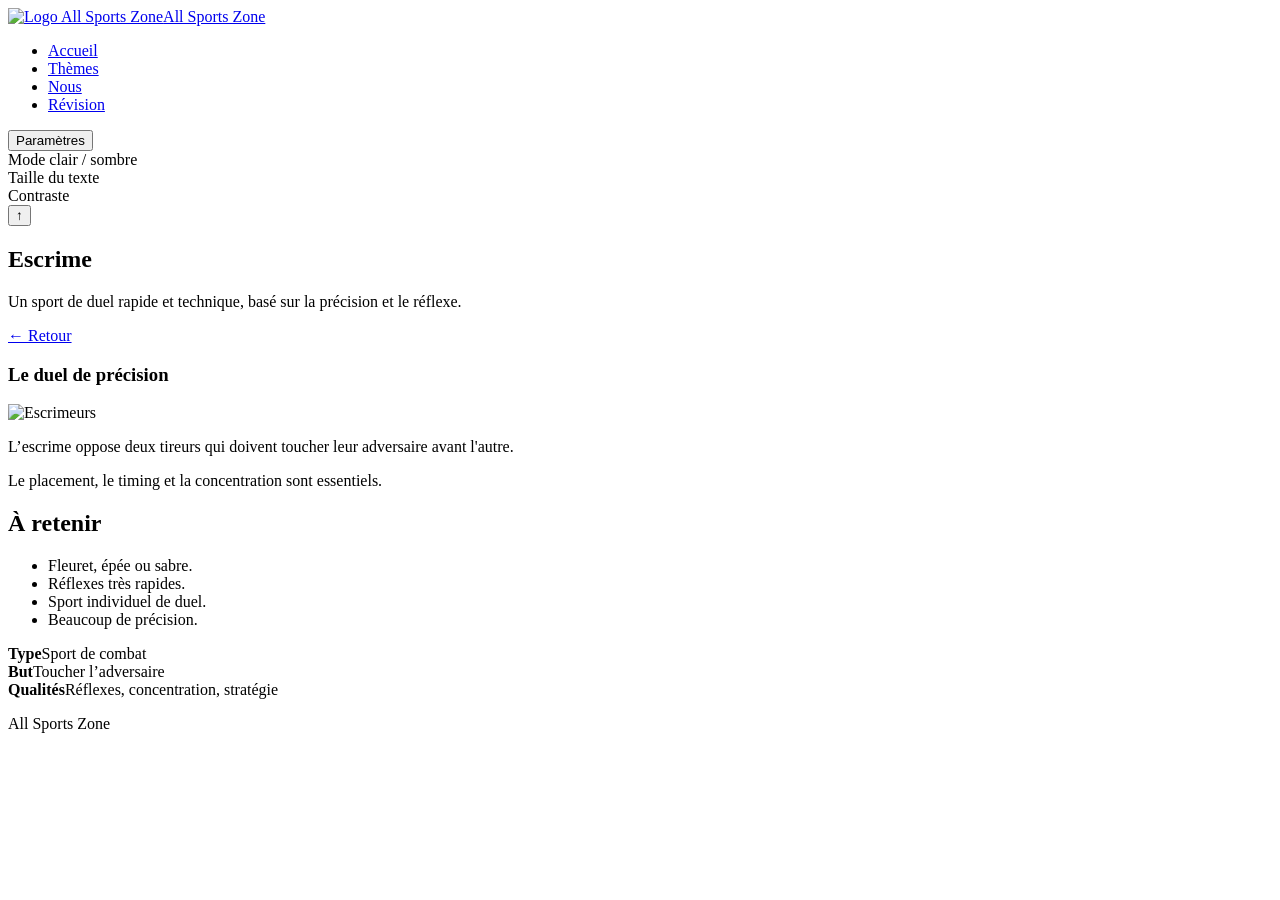
==== escrime.html @ c2845dba "Add files via upload" ====
<!DOCTYPE html>
<html lang="fr">
<head>
  <meta charset="UTF-8">
  <meta name="viewport" content="width=device-width, initial-scale=1.0">
  <title>All Sports Zone - Escrime</title>
  <link rel="icon" type="image/png" sizes="32x32" href="assets/images/LogoAllSportsZone.png">
  <link rel="stylesheet" href="css/style.css">
</head>
<body>
<header>
  <div class="container navbar">
    <a class="logo" href="index.html"><img src="assets/images/LogoAllSportsZone.png" alt="Logo All Sports Zone"><span>All Sports Zone</span></a>
    <nav><ul>
      <li><a href="index.html">Accueil</a></li>
      <li><a href="themes.html">Thèmes</a></li>
      <li><a href="nous.html">Nous</a></li>
      <li><a href="revision.html">Révision</a></li>
    </ul></nav>
    <div class="settings">
        <button class="btn secondary settings-btn" type="button">Paramètres</button>
            <div class="settings-panel">
        <div class="toggle-row">
            <span>Mode clair / sombre</span>
            <div id="modeSwitch" class="switch"></div>
        </div>
        <div class="toggle-row">
            <span>Taille du texte</span>
            <div id="sizeSwitch" class="switch"></div>
        </div>
        <div class="toggle-row">
            <span>Contraste</span>
            <div id="contrastSwitch" class="switch"></div>
        </div>
            </div>
    </div>
  </div>
</header>

<button id="scrollTopBtn" class="scroll-top-btn" type="button">↑</button>

<main>
  <section class="page-banner">
    <div class="container">
      <div class="banner">
        <h1>Escrime</h1>
        <p>Un sport de duel rapide et technique, basé sur la précision et le réflexe.</p>
      </div>
    </div>
  </section>

  <section class="section">
    <div class="container sport-layout">
      <article class="panel">
        <a class="btn back" href="javascript:history.back()">← Retour</a>
        <h1>Le duel de précision</h1>
        <img class="sport-image" src="assets/images/ImageEscrime.png" alt="Escrimeurs">
        <p>L’escrime oppose deux tireurs qui doivent toucher leur adversaire avant l'autre.</p>
        <p>Le placement, le timing et la concentration sont essentiels.</p>
        <h2>À retenir</h2>
        <ul>
          <li>Fleuret, épée ou sabre.</li>
          <li>Réflexes très rapides.</li>
          <li>Sport individuel de duel.</li>
          <li>Beaucoup de précision.</li>
        </ul>
      </article>
      <aside class="panel stats">
        <div class="stat"><strong>Type</strong><span>Sport de combat</span></div>
        <div class="stat"><strong>But</strong><span>Toucher l’adversaire</span></div>
        <div class="stat"><strong>Qualités</strong><span>Réflexes, concentration, stratégie</span></div>
      </aside>
    </div>
  </section>
</main>

<footer><div class="container"><p>All Sports Zone</p></div></footer>
<script src="js/script.js"></script>
</body>
</html>
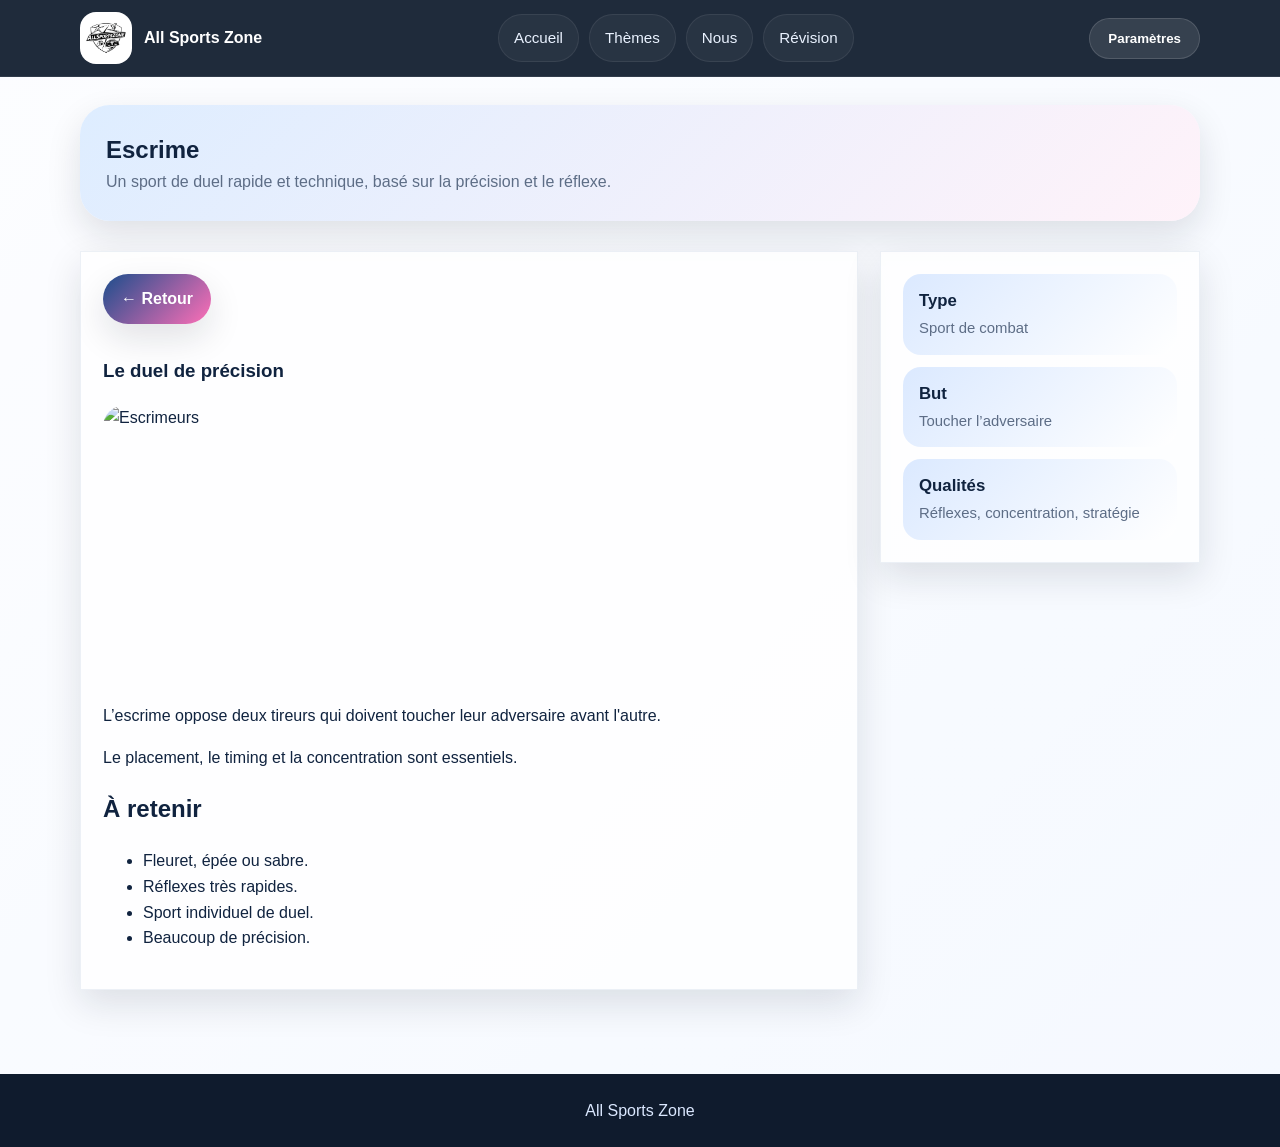
==== commit 2ddca648: "Update escrime.html" ====
--- a/escrime.html
+++ b/escrime.html
@@ -4,13 +4,13 @@
   <meta charset="UTF-8">
   <meta name="viewport" content="width=device-width, initial-scale=1.0">
   <title>All Sports Zone - Escrime</title>
-  <link rel="icon" type="image/png" sizes="32x32" href="assets/images/LogoAllSportsZone.png">
-  <link rel="stylesheet" href="css/style.css">
+  <link rel="icon" type="image/png" sizes="32x32" href="LogoAllSportsZone.png">
+  <link rel="stylesheet" href="style.css">
 </head>
 <body>
 <header>
   <div class="container navbar">
-    <a class="logo" href="index.html"><img src="assets/images/LogoAllSportsZone.png" alt="Logo All Sports Zone"><span>All Sports Zone</span></a>
+    <a class="logo" href="index.html"><img src="LogoAllSportsZone.png" alt="Logo All Sports Zone"><span>All Sports Zone</span></a>
     <nav><ul>
       <li><a href="index.html">Accueil</a></li>
       <li><a href="themes.html">Thèmes</a></li>
@@ -75,6 +75,6 @@
 </main>
 
 <footer><div class="container"><p>All Sports Zone</p></div></footer>
-<script src="js/script.js"></script>
+<script src="script.js"></script>
 </body>
-</html>+</html>
--- a/style.css
+++ b/style.css
@@ -0,0 +1,690 @@
+/* =========================
+   VARIABLES
+   ========================= */
+:root{
+  --bg: #f5f8ff;
+  --bg2: #dbe9ff;
+  --card: rgba(255,255,255,.82);
+  --card-solid: #ffffff;
+  --text: #10233f;
+  --muted: #5d6d86;
+  --primary: #1b4d8c;
+  --primary2: #ff6fb7;
+  --dark: #0f1b2d;
+  --shadow: 0 14px 35px rgba(15,27,45,.12);
+}
+
+html[data-theme="dark"]{
+  --bg: #08111f;
+  --bg2: #0f1b2d;
+  --card: rgba(15,27,45,.82);
+  --card-solid: #0f1b2d;
+  --text: #eef4ff;
+  --muted: #b3c3e0;
+  --primary: #8fbbe8;
+  --primary2: #ff8fd0;
+  --shadow: 0 16px 38px rgba(0,0,0,.28);
+}
+
+/* =========================
+   BASE
+   ========================= */
+*{box-sizing:border-box}
+html{scroll-behavior:smooth}
+body{
+  margin:0;
+  font-family:Arial, Helvetica, sans-serif;
+  color:var(--text);
+  line-height:1.6;
+  background:
+    linear-gradient(rgba(255,255,255,.72), rgba(255,255,255,.72)),
+    url("../assets/images/LogoAllSportsZone.png") center center / 560px no-repeat fixed,
+    linear-gradient(135deg, var(--bg), var(--bg2));
+}
+html[data-theme="dark"] body{
+  background:
+    linear-gradient(rgba(8,17,31,.84), rgba(8,17,31,.84)),
+    url("../assets/images/LogoAllSportsZone.png") center center / 560px no-repeat fixed,
+    linear-gradient(135deg, var(--bg), var(--bg2));
+}
+
+a{color:inherit;text-decoration:none}
+img{max-width:100%;display:block}
+.container{width:min(1120px,92%);margin:auto}
+
+/* =========================
+   HEADER
+   ========================= */
+header{
+  position:sticky;
+  top:0;
+  z-index:1000;
+  background:rgba(15,27,45,.93);
+  backdrop-filter:blur(12px);
+  border-bottom:1px solid rgba(255,255,255,.08);
+}
+
+.navbar{
+  display:flex;
+  align-items:center;
+  justify-content:space-between;
+  gap:16px;
+  padding:12px 0;
+}
+
+.logo{
+  display:flex;
+  align-items:center;
+  gap:12px;
+  color:#fff;
+  font-weight:800;
+}
+
+.logo img{
+  width:52px;
+  height:52px;
+  object-fit:contain;
+  background:#fff;
+  border-radius:16px;
+  padding:4px;
+}
+
+nav ul{
+  list-style:none;
+  display:flex;
+  gap:10px;
+  margin:0;
+  padding:0;
+  flex-wrap:wrap;
+  justify-content:flex-end;
+}
+
+nav a{
+  display:inline-block;
+  padding:11px 15px;
+  border-radius:999px;
+  background:rgba(255,255,255,.04);
+  border:1px solid rgba(255,255,255,.08);
+  color:#eaf2ff;
+  transition:.25s ease;
+  font-size:.95rem;
+}
+
+nav a:hover,
+nav a.active{
+  background:linear-gradient(135deg,var(--primary),var(--primary2));
+  transform:translateY(-2px);
+  color:#fff;
+}
+
+/* =========================
+   PARAMS
+   ========================= */
+.settings{
+  position:relative;
+}
+
+.settings-panel{
+  position:absolute;
+  right:0;
+  top:56px;
+  width:240px;
+  background:var(--card-solid);
+  color:var(--text);
+  border-radius:18px;
+  box-shadow:var(--shadow);
+  border:1px solid rgba(27,77,140,.12);
+  padding:14px;
+  display:none;
+  z-index:2000;
+}
+
+.settings.open .settings-panel{
+  display:block;
+}
+
+.toggle-row{
+  display:flex;
+  align-items:center;
+  justify-content:space-between;
+  gap:12px;
+  padding:10px 0;
+  border-bottom:1px solid rgba(127,140,170,.18);
+}
+
+.toggle-row:last-child{border-bottom:none}
+
+.switch{
+  width:48px;
+  height:28px;
+  border-radius:999px;
+  background:#c9d6ea;
+  position:relative;
+  cursor:pointer;
+  flex:0 0 auto;
+}
+
+.switch::after{
+  content:"";
+  width:22px;
+  height:22px;
+  border-radius:50%;
+  background:#fff;
+  position:absolute;
+  top:3px;
+  left:3px;
+  transition:.22s ease;
+  box-shadow:0 4px 10px rgba(0,0,0,.15);
+}
+
+.switch.on{
+  background:linear-gradient(135deg,var(--primary),var(--primary2));
+}
+
+.switch.on::after{
+  left:23px;
+}
+
+/* Taille texte */
+.big-text {
+  font-size: 1.2em;
+}
+
+/* Contraste élevé */
+.high-contrast {
+  filter: contrast(1.4);
+}
+
+/* =========================
+   BOUTONS
+   ========================= */
+.btn{
+  display:inline-block;
+  padding:12px 18px;
+  border-radius:999px;
+  font-weight:700;
+  transition:.25s ease;
+  border:0;
+  cursor:pointer;
+}
+
+.btn:hover{transform:translateY(-2px)}
+
+.btn.primary{
+  background:linear-gradient(135deg,var(--primary),var(--primary2));
+  color:#fff;
+}
+
+.btn.secondary{
+  background:rgba(255,255,255,.1);
+  color:#fff;
+  border:1px solid rgba(255,255,255,.14);
+}
+
+.btn.back{
+  background:linear-gradient(135deg,var(--primary),var(--primary2));
+  color:#fff;
+  box-shadow:var(--shadow);
+  margin-bottom:14px;
+}
+.scroll-top-btn{
+  position:fixed;
+  right:20px;
+  bottom:20px;
+  width:46px;
+  height:46px;
+  border:none;
+  border-radius:50%;
+  background:linear-gradient(135deg,var(--primary),var(--primary2));
+  color:#fff;
+  box-shadow:var(--shadow);
+  cursor:pointer;
+  opacity:0;
+  pointer-events:none;
+  transform:translateY(10px);
+  transition:.25s ease;
+  z-index:1500;
+}
+
+.scroll-top-btn.show{
+  opacity:1;
+  pointer-events:auto;
+  transform:translateY(0);
+}
+
+/* =========================
+   ACCUEIL
+   ========================= */
+.hero{
+  padding:70px 0 28px;
+}
+
+.hero-grid{
+  display:grid;
+  grid-template-columns:1.25fr .75fr;
+  gap:24px;
+  align-items:stretch;
+}
+
+.hero-box{
+  background:linear-gradient(135deg, rgba(27,77,140,.98), rgba(255,111,183,.92));
+  color:#fff;
+  border-radius:30px;
+  padding:36px;
+  box-shadow:var(--shadow);
+  position:relative;
+  overflow:hidden;
+}
+
+.hero-box::after{
+  content:"";
+  position:absolute;
+  right:-70px;
+  top:-70px;
+  width:220px;
+  height:220px;
+  border-radius:50%;
+  background:rgba(255,255,255,.08);
+}
+
+.hero-box h1{
+  margin:0 0 14px;
+  font-size:clamp(2rem,4vw,3.5rem);
+  line-height:1.1;
+}
+
+.hero-box p{
+  margin:0 0 22px;
+  max-width:62ch;
+  color:#eef5ff;
+}
+
+.hero-actions{
+  display:flex;
+  flex-wrap:wrap;
+  gap:12px;
+}
+
+.hero-side{
+  display:grid;
+  gap:16px;
+}
+
+.mini-card{
+  background:var(--card);
+  border-radius:var(--radius);
+  padding:22px;
+  box-shadow:var(--shadow);
+  border:1px solid rgba(27,77,140,.08);
+}
+
+.mini-card h3{
+  margin:0 0 8px;
+  color:var(--text);
+}
+
+.mini-card p{
+  margin:0;
+  color:var(--muted);
+}
+
+/* =========================
+   SECTIONS
+   ========================= */
+.section{
+  padding:18px 0 54px;
+}
+
+.section-title{
+  display:flex;
+  align-items:end;
+  justify-content:space-between;
+  gap:18px;
+  margin-bottom:18px;
+}
+
+.section-title h2,
+.banner h1{
+  margin:0;
+}
+
+.section-title p,
+.banner p{
+  margin:0;
+  color:var(--muted);
+  max-width:62ch;
+}
+
+.grid{
+  display:grid;
+  gap:18px;
+}
+
+.grid.cards{
+  grid-template-columns:repeat(auto-fit,minmax(240px,1fr));
+}
+
+.card-link{
+  display:block;
+  height:100%;
+  border-radius:var(--radius);
+  transition:transform .25s ease;
+}
+
+.card-link:hover{
+  transform:translateY(-4px);
+}
+
+.card{
+  height:100%;
+  background:var(--card);
+  border-radius:var(--radius);
+  overflow:hidden;
+  box-shadow:var(--shadow);
+  border:1px solid rgba(27,77,140,.08);
+}
+
+.card .thumb{
+  height:190px;
+  overflow:hidden;
+  background:linear-gradient(135deg,var(--primary),var(--primary2));
+}
+
+.card .thumb img{
+  width:100%;
+  height:100%;
+  object-fit:cover;
+}
+
+.card .content{
+  padding:18px;
+}
+
+.card h3{
+  margin:0 0 8px;
+}
+
+.card p{
+  margin:0;
+  color:var(--muted);
+}
+
+/* =========================
+   SPORT PAGES
+   ========================= */
+.page-banner{
+  padding:28px 0 12px;
+}
+
+.banner{
+  background: linear-gradient(135deg, rgba(220,236,255,.95), rgba(255,242,249,.95));
+  border-radius:30px;
+  padding:26px;
+  box-shadow:var(--shadow);
+}
+
+html[data-theme="dark"] .banner{
+  background: linear-gradient(135deg, #050b14, #0d1a2d);
+}
+
+.sport-layout{
+  display:grid;
+  grid-template-columns:1fr 320px;
+  gap:22px;
+  align-items:start;
+}
+
+.panel{
+  background:var(--card);
+  border-radius:var(--radius);
+  padding:22px;
+  box-shadow:var(--shadow);
+  border:1px solid rgba(27,77,140,.08);
+}
+
+.sport-image{
+  width:100%;
+  height:280px;
+  object-fit:cover;
+  border-radius:22px;
+  margin:14px 0 18px;
+}
+
+.stats{
+  display:grid;
+  gap:12px;
+}
+
+.stat{
+  background:linear-gradient(135deg,var(--bg2),#fff);
+  border-radius:18px;
+  padding:14px 16px;
+}
+
+.stat strong{
+  display:block;
+  font-size:1.05rem;
+}
+
+.stat span{
+  color:var(--muted);
+  font-size:.93rem;
+}
+
+/* =========================
+   CV MINI CARDS
+   ========================= */
+.cv-grid{
+  display:grid;
+  grid-template-columns:repeat(auto-fit,minmax(240px,1fr));
+  gap:18px;
+}
+
+.cv-card{
+  position:relative;
+  background:var(--card);
+  border-radius:var(--radius);
+  padding:20px;
+  box-shadow:var(--shadow);
+  border:1px solid rgba(27,77,140,.08);
+  cursor:pointer;
+  transition:.25s ease;
+  min-height:240px;
+  overflow:hidden;
+}
+
+.cv-card:hover{
+  transform:translateY(-4px);
+}
+
+.cv-card .zoom{
+  position:absolute;
+  inset:0;
+  display:grid;
+  place-items:center;
+  background:rgba(15,27,45,.35);
+  opacity:0;
+  transition:.25s ease;
+  font-size:2rem;
+  color:#fff;
+}
+
+.cv-card:hover .zoom{
+  opacity:1;
+}
+
+.cv-card h3{
+  margin:0 0 6px;
+}
+
+.cv-card .role{
+  color:var(--primary);
+  font-weight:700;
+  margin-bottom:10px;
+}
+
+.cv-card ul{
+  margin:10px 0 0;
+  padding-left:18px;
+  color:var(--muted);
+}
+
+/* =========================
+   MODAL CV
+   ========================= */
+.modal{
+  display:none;
+  position:fixed;
+  inset:0;
+  background:rgba(8,17,31,.72);
+  z-index:2000;
+  padding:24px;
+}
+
+.modal.open{
+  display:grid;
+  place-items:center;
+}
+
+.modal-content{
+  width:min(920px,100%);
+  max-height:90vh;
+  overflow:auto;
+  background:var(--card-solid);
+  color:var(--text);
+  border-radius:28px;
+  box-shadow:var(--shadow);
+  padding:26px;
+  position:relative;
+}
+
+.modal-close{
+  position:absolute;
+  right:18px;
+  top:18px;
+  background:linear-gradient(135deg,var(--primary),var(--primary2));
+  color:#fff;
+  border:none;
+  width:42px;
+  height:42px;
+  border-radius:50%;
+  font-size:1.15rem;
+  cursor:pointer;
+}
+
+.modal-head{
+  margin-bottom:18px;
+}
+
+.modal-head h2{
+  margin:0 0 6px;
+}
+
+.modal-grid{
+  display:grid;
+  grid-template-columns:1fr 1fr;
+  gap:18px;
+}
+
+.modal-box{
+  background:linear-gradient(135deg,var(--bg2),#fff);
+  border-radius:20px;
+  padding:18px;
+  border:1px solid rgba(27,77,140,.08);
+}
+
+.tags{
+  display:flex;
+  flex-wrap:wrap;
+  gap:10px;
+  margin-top:12px;
+}
+
+.tags span{
+  display:inline-block;
+  background:linear-gradient(135deg,var(--primary),var(--primary2));
+  color:#fff;
+  padding:7px 11px;
+  border-radius:999px;
+  font-size:.9rem;
+}
+
+/* =========================
+   REVISION
+   ========================= */
+.revision-grid{
+  display:grid;
+  grid-template-columns:repeat(auto-fit,minmax(220px,1fr));
+  gap:16px;
+}
+
+.revision-item{
+  background:var(--card);
+  border:1px solid rgba(27,77,140,.08);
+  border-radius:22px;
+  padding:18px;
+  box-shadow:var(--shadow);
+}
+
+.revision-item h3{
+  margin:0 0 8px;
+}
+
+/* =========================
+   FOOTER
+   ========================= */
+footer{
+  background:var(--dark);
+  color:#dbe8ff;
+  padding:24px 0;
+  margin-top:30px;
+}
+
+footer p{
+  margin:0;
+  text-align:center;
+}
+
+/* =========================
+   RESPONSIVE
+   ========================= */
+@media (max-width:900px){
+  .hero-grid,
+  .sport-layout,
+  .modal-grid{
+    grid-template-columns:1fr;
+  }
+
+  .navbar{
+    flex-direction:column;
+  }
+
+  nav ul{
+    justify-content:center;
+  }
+
+  .hero{
+    padding-top:38px;
+  }
+}
+
+@media (max-width:600px){
+  .hero-box,
+  .panel,
+  .cv-card,
+  .card,
+  .mini-card,
+  .banner{
+    border-radius:20px;
+  }
+
+  .btn{
+    width:100%;
+    text-align:center;
+  }
+
+  .section-title{
+    flex-direction:column;
+    align-items:start;
+  }
+}
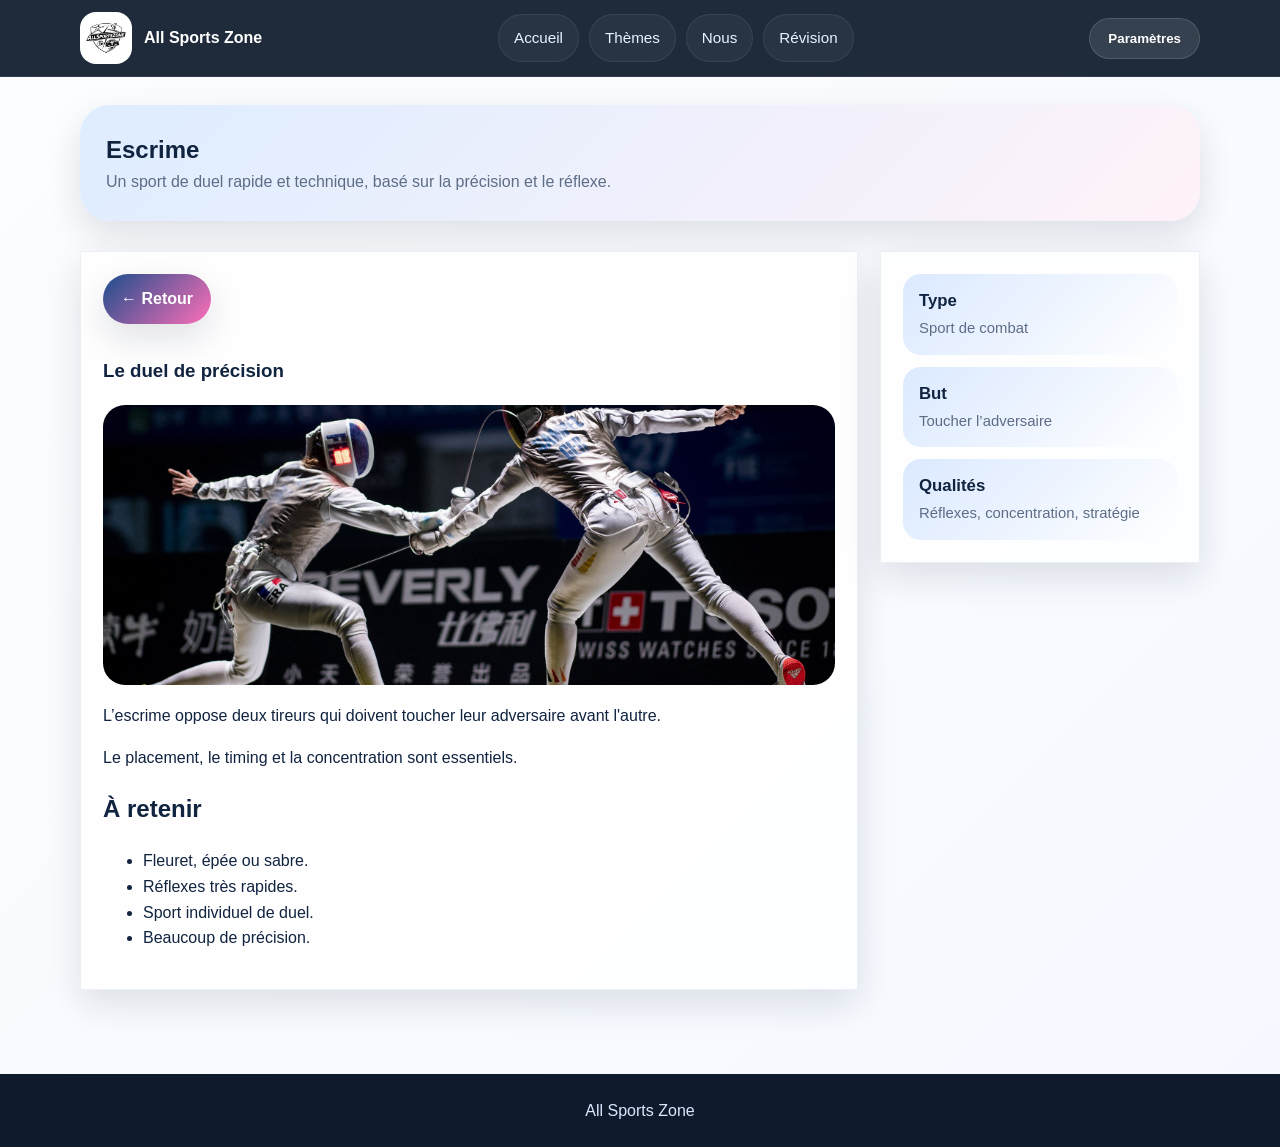
==== commit 02ad6056: "Update escrime.html" ====
--- a/escrime.html
+++ b/escrime.html
@@ -54,7 +54,7 @@
       <article class="panel">
         <a class="btn back" href="javascript:history.back()">← Retour</a>
         <h1>Le duel de précision</h1>
-        <img class="sport-image" src="assets/images/ImageEscrime.png" alt="Escrimeurs">
+        <img class="sport-image" src="ImageEscrime.png" alt="Escrimeurs">
         <p>L’escrime oppose deux tireurs qui doivent toucher leur adversaire avant l'autre.</p>
         <p>Le placement, le timing et la concentration sont essentiels.</p>
         <h2>À retenir</h2>
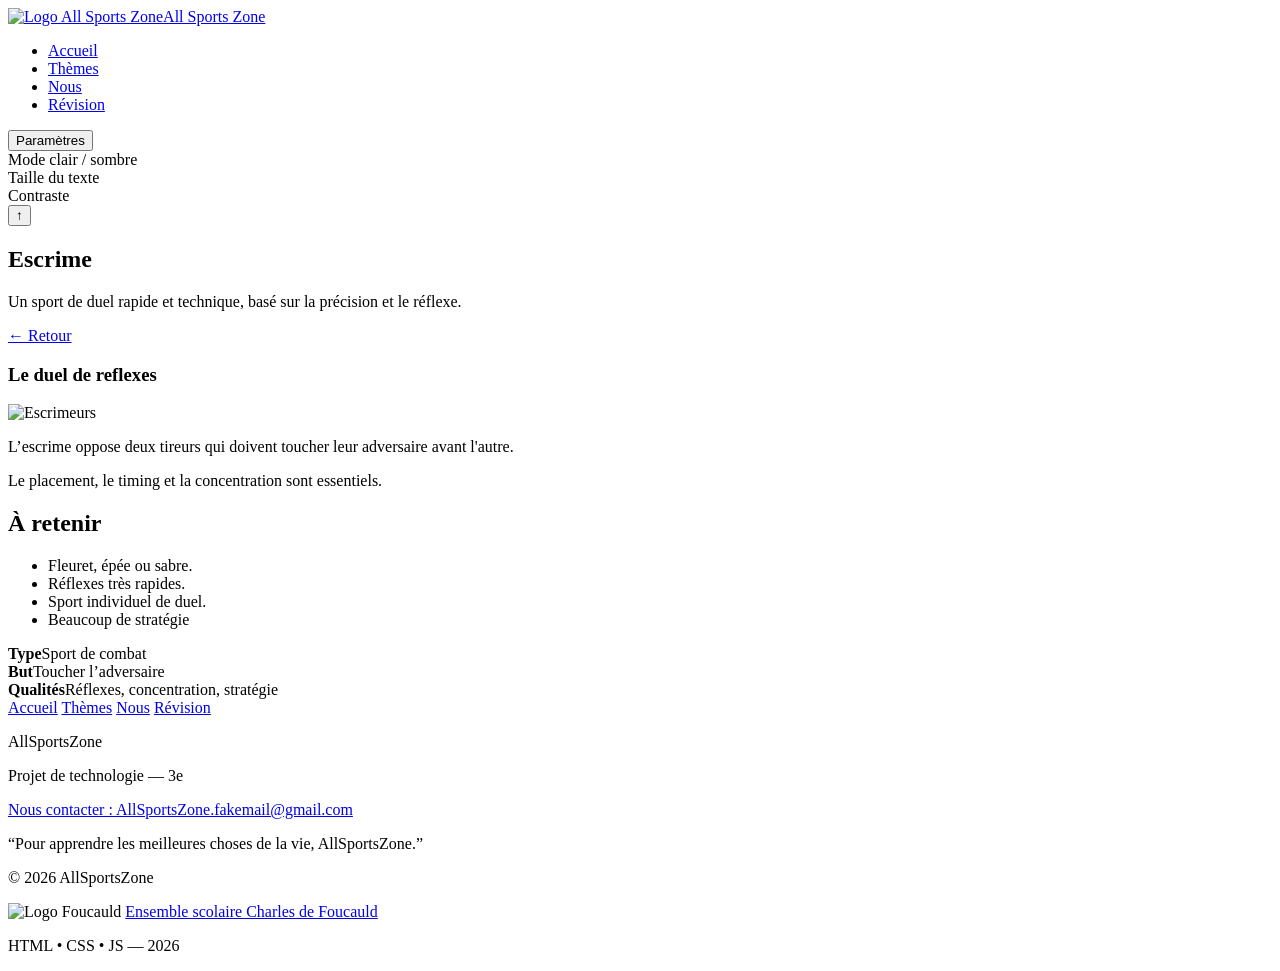
==== commit 23d74df1: "Update escrime.html" ====
--- a/escrime.html
+++ b/escrime.html
@@ -4,13 +4,13 @@
   <meta charset="UTF-8">
   <meta name="viewport" content="width=device-width, initial-scale=1.0">
   <title>All Sports Zone - Escrime</title>
-  <link rel="icon" type="image/png" sizes="32x32" href="LogoAllSportsZone.png">
-  <link rel="stylesheet" href="style.css">
+  <link rel="icon" type="image/png" sizes="32x32" href="assets/images/LogoAllSportsZone.png">
+  <link rel="stylesheet" href="css/style.css">
 </head>
 <body>
 <header>
   <div class="container navbar">
-    <a class="logo" href="index.html"><img src="LogoAllSportsZone.png" alt="Logo All Sports Zone"><span>All Sports Zone</span></a>
+    <a class="logo" href="index.html"><img src="assets/images/LogoAllSportsZone.png" alt="Logo All Sports Zone"><span>All Sports Zone</span></a>
     <nav><ul>
       <li><a href="index.html">Accueil</a></li>
       <li><a href="themes.html">Thèmes</a></li>
@@ -53,8 +53,8 @@
     <div class="container sport-layout">
       <article class="panel">
         <a class="btn back" href="javascript:history.back()">← Retour</a>
-        <h1>Le duel de précision</h1>
-        <img class="sport-image" src="ImageEscrime.png" alt="Escrimeurs">
+        <h1>Le duel de reflexes</h1>
+        <img class="sport-image" src="assets/images/ImageEscrime.png" alt="Escrimeurs">
         <p>L’escrime oppose deux tireurs qui doivent toucher leur adversaire avant l'autre.</p>
         <p>Le placement, le timing et la concentration sont essentiels.</p>
         <h2>À retenir</h2>
@@ -62,7 +62,7 @@
           <li>Fleuret, épée ou sabre.</li>
           <li>Réflexes très rapides.</li>
           <li>Sport individuel de duel.</li>
-          <li>Beaucoup de précision.</li>
+          <li>Beaucoup de stratégie</li>
         </ul>
       </article>
       <aside class="panel stats">
@@ -74,7 +74,30 @@
   </section>
 </main>
 
-<footer><div class="container"><p>All Sports Zone</p></div></footer>
-<script src="script.js"></script>
+<footer>
+  <div class="container footer-container">
+    <div class="footer-links" aria-label="Liens internes">
+      <a href="index.html">Accueil</a>
+      <a href="themes.html">Thèmes</a>
+      <a href="nous.html">Nous</a>  
+      <a href="revision.html">Révision</a>
+    </div>
+
+    <div class="footer-center">
+      <p class="footer-title">AllSportsZone</p>
+      <p class="footer-text">Projet de technologie — 3e</p>
+      <a class="footer-mail" href="mailto:AllSportsZone.fakemail@gmail.com" rel="noopener noreferrer" style="text-decoration: underline;">Nous contacter : AllSportsZone.fakemail@gmail.com</a>
+      <p class="footer-text">“Pour apprendre les meilleures choses de la vie, AllSportsZone.”</p>
+      <p class="footer-copy">© 2026 AllSportsZone</p>
+    </div>
+
+    <div class="footer-right" aria-label="Lien externe">
+      <img class="footer-logo" src="assets/images/LogoFoucauld.png" alt="Logo Foucauld">
+      <a href="https://foucauld.com" target="_blank" rel="noopener noreferrer" style="text-decoration: underline;">Ensemble scolaire Charles de Foucauld</a>
+      <p class="footer-text">HTML • CSS • JS — 2026</p>
+    </div>
+  </div>
+</footer>
+<script src="js/script.js"></script>
 </body>
 </html>
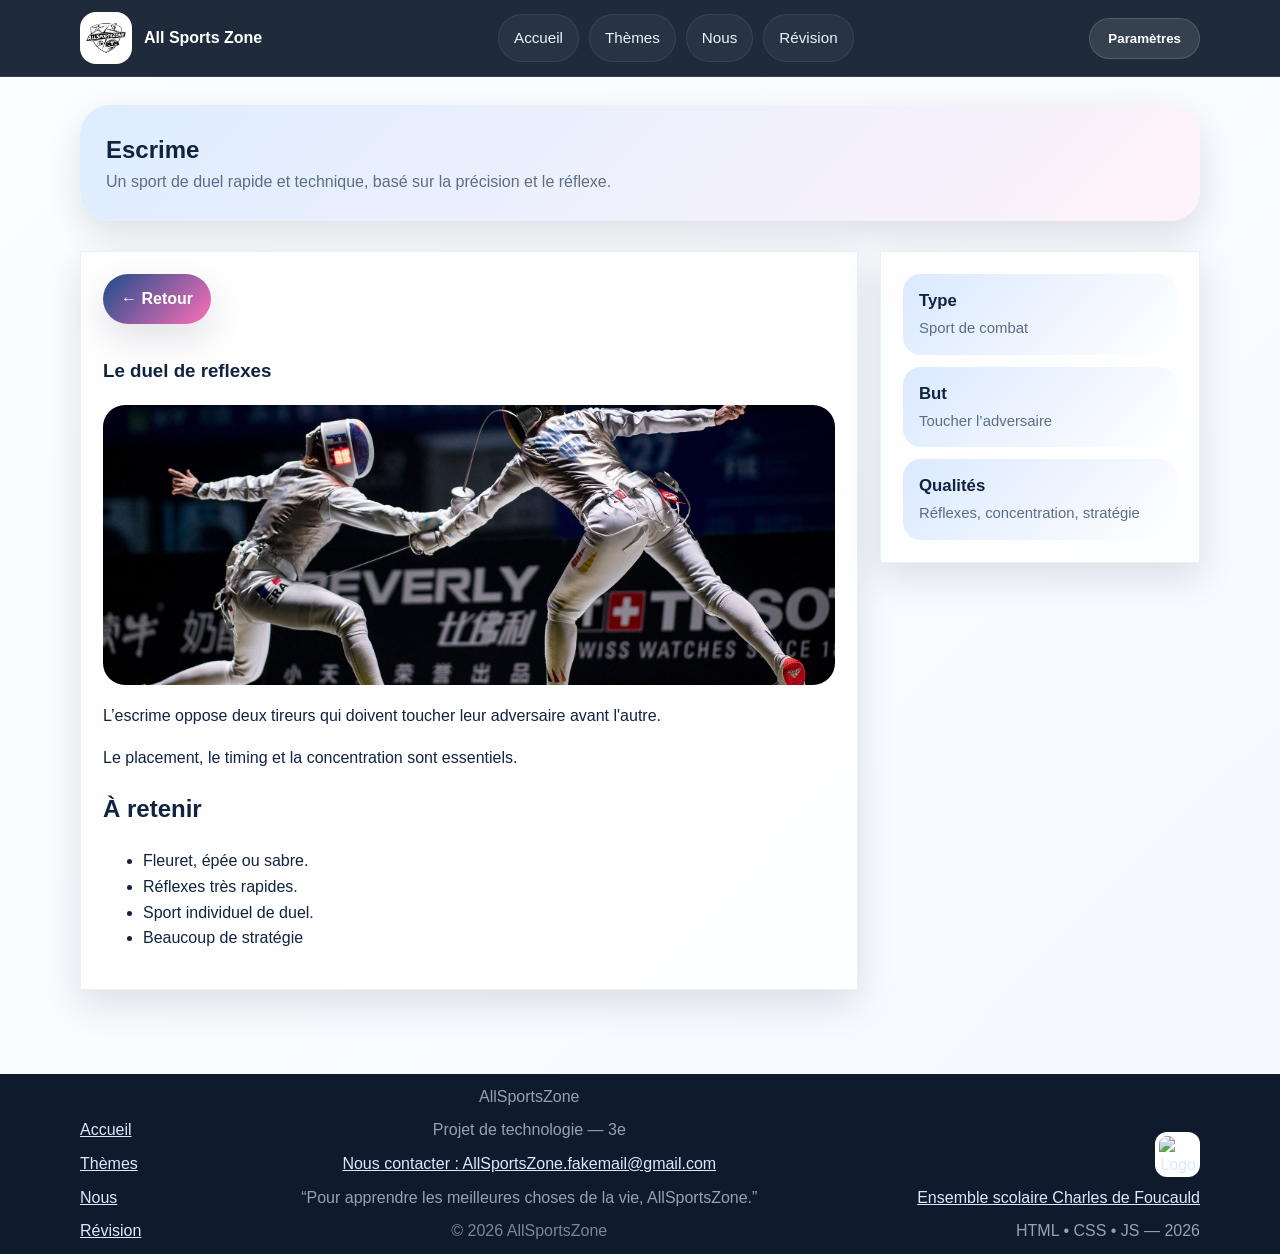
==== commit 932712d1: "Update escrime.html" ====
--- a/escrime.html
+++ b/escrime.html
@@ -4,13 +4,13 @@
   <meta charset="UTF-8">
   <meta name="viewport" content="width=device-width, initial-scale=1.0">
   <title>All Sports Zone - Escrime</title>
-  <link rel="icon" type="image/png" sizes="32x32" href="assets/images/LogoAllSportsZone.png">
-  <link rel="stylesheet" href="css/style.css">
+  <link rel="icon" type="image/png" sizes="32x32" href="LogoAllSportsZone.png">
+  <link rel="stylesheet" href="style.css">
 </head>
 <body>
 <header>
   <div class="container navbar">
-    <a class="logo" href="index.html"><img src="assets/images/LogoAllSportsZone.png" alt="Logo All Sports Zone"><span>All Sports Zone</span></a>
+    <a class="logo" href="index.html"><img src="LogoAllSportsZone.png" alt="Logo All Sports Zone"><span>All Sports Zone</span></a>
     <nav><ul>
       <li><a href="index.html">Accueil</a></li>
       <li><a href="themes.html">Thèmes</a></li>
@@ -54,7 +54,7 @@
       <article class="panel">
         <a class="btn back" href="javascript:history.back()">← Retour</a>
         <h1>Le duel de reflexes</h1>
-        <img class="sport-image" src="assets/images/ImageEscrime.png" alt="Escrimeurs">
+        <img class="sport-image" src="ImageEscrime.png" alt="Escrimeurs">
         <p>L’escrime oppose deux tireurs qui doivent toucher leur adversaire avant l'autre.</p>
         <p>Le placement, le timing et la concentration sont essentiels.</p>
         <h2>À retenir</h2>
@@ -92,12 +92,12 @@
     </div>
 
     <div class="footer-right" aria-label="Lien externe">
-      <img class="footer-logo" src="assets/images/LogoFoucauld.png" alt="Logo Foucauld">
+      <img class="footer-logo" src="LogoFoucauld.png" alt="Logo Foucauld">
       <a href="https://foucauld.com" target="_blank" rel="noopener noreferrer" style="text-decoration: underline;">Ensemble scolaire Charles de Foucauld</a>
       <p class="footer-text">HTML • CSS • JS — 2026</p>
     </div>
   </div>
 </footer>
-<script src="js/script.js"></script>
+<script src="script.js"></script>
 </body>
 </html>
--- a/style.css
+++ b/style.css
@@ -0,0 +1,825 @@
+/* =========================
+   VARIABLES
+   ========================= */
+/*mode clair*/
+:root{
+  --bg: #f5f8ff;
+  --bg2: #dbe9ff;
+  --card: rgba(255,255,255,.82);
+  --card-solid: #ffffff;
+  --text: #10233f;
+  --muted: #5d6d86;
+  --primary: #1b4d8c;
+  --primary2: #ff6fb7;
+  --dark: #0f1b2d;
+  --shadow: 0 14px 35px rgba(15,27,45,.12);
+}
+/*mode sombre*/
+html[data-theme="dark"]{
+  --bg: #08111f;
+  --bg2: #0f1b2d;
+  --card: rgba(15,27,45,.82);
+  --card-solid: #0f1b2d;
+  --text: #eef4ff;
+  --muted: #b3c3e0;
+  --primary: #8fbbe8;
+  --primary2: #ff8fd0;
+  --shadow: 0 16px 38px rgba(0,0,0,.28);
+}
+
+/* =========================
+   BASE
+   ========================= */
+*{box-sizing:border-box}
+html{scroll-behavior:smooth}
+body{
+  display:flex;
+  flex-direction:column;
+  min-height:100vh;  
+    /*arrière-plan clair*/
+  margin:0;
+  font-family:Arial, Helvetica, sans-serif;
+  color:var(--text);
+  line-height:1.6;
+  background:
+    linear-gradient(rgba(255,255,255,.72), rgba(255,255,255,.72)),
+    url("../assets/images/LogoAllSportsZone.png") center center / 560px no-repeat fixed,
+    linear-gradient(135deg, var(--bg), var(--bg2));
+}
+    /*arrière-plan sombre*/
+html[data-theme="dark"] body{
+  background:
+    linear-gradient(rgba(8,17,31,.84), rgba(8,17,31,.84)),
+    url("../assets/images/LogoAllSportsZone.png") center center / 560px no-repeat fixed,
+    linear-gradient(135deg, var(--bg), var(--bg2));
+}
+
+/*liens jolis*/
+a{color:inherit;text-decoration:none}
+img{max-width:100%;display:block}
+.container{width:min(1120px,92%);margin:auto}
+
+main {
+    flex: 1;
+}
+/* =========================
+   HEADER
+   ========================= */
+header{
+    /*arrière-plan bandeau*/
+  position:sticky;
+  top:0;
+  z-index:1000;
+  background:rgba(15,27,45,.93);
+  backdrop-filter:blur(12px);
+  border-bottom:1px solid rgba(255,255,255,.08);
+}
+
+/*texte beandeau*/
+.navbar{
+  display:flex;
+  align-items:center;
+  justify-content:space-between;
+  gap:16px;
+  padding:12px 0;
+}
+/*lien logo (home) */
+.logo{
+  display:flex;
+  align-items:center;
+  gap:12px;
+  color:#fff;
+  font-weight:800;
+}
+/*image logo*/
+.logo img{
+  width:52px;
+  height:52px;
+  object-fit:contain;
+  background:#fff;
+  border-radius:16px;
+  padding:4px;
+}
+
+/*style bouton*/
+nav ul{
+  list-style:none;
+  display:flex;
+  gap:10px;
+  margin:0;
+  padding:0;
+  flex-wrap:wrap;
+  justify-content:flex-end;
+}
+
+/*style liens boutons*/
+nav a{
+  display:inline-block;
+  padding:11px 15px;
+  border-radius:999px;
+  background:rgba(255,255,255,.04);
+  border:1px solid rgba(255,255,255,.08);
+  color:#eaf2ff;
+  transition:.25s ease;
+  font-size:.95rem;
+}
+
+/*souris a côté (hover)/ souris sur le bouton (active)*/
+nav a:hover,
+nav a.active{
+  background:linear-gradient(135deg,var(--primary),var(--primary2));
+  transform:translateY(-2px);
+  color:#fff;
+}
+
+/* =========================
+   PARAMS
+   ========================= */
+.settings{
+  position:relative;
+}
+
+/* menu paramètres */
+.settings-panel{
+  position:absolute;
+  right:0;
+  top:56px;
+  width:240px;
+  background:var(--card-solid);
+  color:var(--text);
+  border-radius:18px;
+  box-shadow:var(--shadow);
+  border:1px solid rgba(27,77,140,.12);
+  padding:14px;
+  display:none;
+  z-index:2000;
+}
+
+/* afficher menu */
+.settings.open .settings-panel{
+  display:block;
+}
+
+/* ligne option */
+.toggle-row{
+  display:flex;
+  align-items:center;
+  justify-content:space-between;
+  gap:12px;
+  padding:10px 0;
+  border-bottom:1px solid rgba(127,140,170,.18);
+}
+
+/* dernière ligne supp */
+.toggle-row:last-child{border-bottom:none}
+
+/* switch bouton */
+.switch{
+  width:48px;
+  height:28px;
+  border-radius:999px;
+  background:#c9d6ea;
+  position:relative;
+  cursor:pointer;
+  flex:0 0 auto;
+}
+
+/* rond switch */
+.switch::after{
+  content:"";
+  width:22px;
+  height:22px;
+  border-radius:50%;
+  background:#fff;
+  position:absolute;
+  top:3px;
+  left:3px;
+  transition:.22s ease;
+  box-shadow:0 4px 10px rgba(0,0,0,.15);
+}
+
+/*switch acitivé*/
+.switch.on{
+  background:linear-gradient(135deg,var(--primary),var(--primary2));
+}
+
+/*déplacement du rond*/
+.switch.on::after{
+  left:23px;
+}
+
+/* Taille texte */
+.big-text {
+  font-size: 1.2em;
+}
+
+/* Contraste élevé */
+.high-contrast {
+  filter: contrast(1.4);
+}
+
+/* =========================
+   BOUTONS
+   ========================= */
+/*style boutons*/
+.btn{
+  display:inline-block;
+  padding:12px 18px;
+  border-radius:999px;
+  font-weight:700;
+  transition:.25s ease;
+  border:0;
+  cursor:pointer;
+}
+
+/*effet boutons*/
+.btn:hover{transform:translateY(-2px)}
+
+/*bouton accueim*/
+.btn.primary{
+  background:linear-gradient(135deg,var(--primary),var(--primary2));
+  color:#fff;
+}
+
+/*bouton paramètre*/
+.btn.secondary{
+  background:rgba(255,255,255,.1);
+  color:#fff;
+  border:1px solid rgba(255,255,255,.14);
+}
+
+/*arrière plan boutons*/
+.btn.back{
+  background:linear-gradient(135deg,var(--primary),var(--primary2));
+  color:#fff;
+  box-shadow:var(--shadow);
+  margin-bottom:14px;
+}
+/*bouton scroll*/
+.scroll-top-btn{
+  position:fixed;
+  right:20px;
+  bottom:20px;
+  width:46px;
+  height:46px;
+  border:none;
+  border-radius:50%;
+  background:linear-gradient(135deg,var(--primary),var(--primary2));
+  color:#fff;
+  box-shadow:var(--shadow);
+  cursor:pointer;
+  opacity:0;
+  pointer-events:none;
+  transform:translateY(10px);
+  transition:.25s ease;
+  z-index:1500;
+}
+/*bouton scroll affiché*/
+.scroll-top-btn.show{
+  opacity:1;
+  pointer-events:auto;
+  transform:translateY(0);
+}
+
+/* =========================
+   ACCUEIL
+   ========================= */
+/*espace au dessus des carteq*/
+.hero{
+  padding:70px 0 28px;
+}
+
+/*séparations côtés cartes*/
+.hero-grid{
+  display:grid;
+  grid-template-columns:1.25fr .75fr;
+  gap:24px;
+  align-items:stretch;
+}
+/*arrière plan carte princpale*/
+.hero-box{
+  background:linear-gradient(135deg, rgba(27,77,140,.98), rgba(255,111,183,.92));
+  color:#fff;
+  border-radius:30px;
+  padding:36px;
+  box-shadow:var(--shadow);
+  position:relative;
+  overflow:hidden;
+}
+
+/*cercle décoratifs (fond) */
+.hero-box::after{
+  content:"";
+  position:absolute;
+  right:-70px;
+  top:-70px;
+  width:220px;
+  height:220px;
+  border-radius:50%;
+  background:rgba(255,255,255,.08);
+}
+
+/*style titre*/
+.hero-box h1{
+  margin:0 0 14px;
+  font-size:clamp(2rem,4vw,3.5rem);
+  line-height:1.1;
+}
+
+/*style texte*/
+.hero-box p{
+  margin:0 0 22px;
+  max-width:62ch;
+  color:#eef5ff;
+}
+
+/*Espace entre les cartes de droite*/
+.hero-side{
+  display:grid;
+  gap:16px;
+}
+
+/*mini-cartes de droite*/
+.mini-card{
+  background:var(--card);
+  border-radius:var(--radius);
+  padding:22px;
+  box-shadow:var(--shadow);
+  border:1px solid rgba(27,77,140,.08);
+}
+
+/*format de texte pour titre partie droites*/
+.mini-card h3{
+  margin:0 0 8px;
+  color:var(--text);
+}
+
+/*format de texte partie droite*/
+.mini-card p{
+  margin:0;
+  color:var(--muted);
+}
+
+/* =========================
+   SECTIONS
+   ========================= */
+.section{
+  padding:18px 0 54px;
+}
+/*titre des cases section*/
+.section-title{
+  display:flex;
+  align-items:end;
+  justify-content:space-between;
+  gap:18px;
+  margin-bottom:18px;
+}
+
+.banner h1{
+  margin:0;
+}
+/*organisation des cartes (sports) "|"*/
+.banner p{
+  margin:0;
+  color:var(--muted);
+  max-width:62ch;
+}
+
+/*"|"*/
+.grid{
+  display:grid;
+  gap:18px;
+}
+
+/*"|"*/
+.grid.cards{
+  grid-template-columns:repeat(auto-fit,minmax(240px,1fr));
+}
+
+/*animation passage sur les cartes par la souris*/
+.card-link{
+  display:block;
+  height:100%;
+  border-radius:var(--radius);
+  transition:transform .25s ease;
+}
+
+/*fond de carte (sporst)*/
+.card-link:hover{
+  transform:translateY(-4px);
+}
+
+/*Format des cartes (sports)*/
+.card{
+  height:100%;
+  background:var(--card);
+  border-radius:var(--radius);
+  overflow:hidden;
+  box-shadow:var(--shadow);
+  border:1px solid rgba(27,77,140,.08);
+}
+
+/*Format des cartes (sports)*/
+.card .thumb{
+  height:190px;
+  overflow:hidden;
+  background:linear-gradient(135deg,var(--primary),var(--primary2));
+}
+
+/*Format des images dans les cartes*/
+.card .thumb img{
+  width:100%;
+  height:100%;
+  object-fit:cover;
+}
+
+/*Espace dans la carte*/
+.card .content{
+  padding:18px;
+}
+
+/*Forma du titre (escpace apres*/
+.card h3{
+  margin:0 0 8px;
+}
+
+/*Style du texte dans la carte*/
+.card p{
+  margin:0;
+  color:var(--muted);
+}
+
+/* =========================
+   SPORT PAGES
+   ========================= */
+/**/
+/* espace autour du bandeau de page */
+.page-banner{
+  padding:28px 0 12px;
+}
+
+/* bandeau principal (titre + texte) */
+.banner{
+  background: linear-gradient(135deg, rgba(220,236,255,.95), rgba(255,242,249,.95));
+  border-radius:30px;
+  padding:26px;
+  box-shadow:var(--shadow);
+}
+
+/* bandeau en mode sombre */
+html[data-theme="dark"] .banner{
+  background: linear-gradient(135deg, #050b14, #0d1a2d);
+}
+
+/* organisation page sport (contenu + colonne droite) */
+.sport-layout{
+  display:grid;
+  grid-template-columns:1fr 320px;
+  gap:22px;
+  align-items:start;
+}
+
+/* bloc contenu (texte + infos) */
+.panel{
+  background:var(--card);
+  border-radius:var(--radius);
+  padding:22px;
+  box-shadow:var(--shadow);
+  border:1px solid rgba(27,77,140,.08);
+}
+
+/* image du sport */
+.sport-image{
+  width:100%;
+  height:280px;
+  object-fit:cover;
+  border-radius:22px;
+  margin:14px 0 18px;
+}
+
+/* grille des stats */
+.stats{
+  display:grid;
+  gap:12px;
+}
+
+/* bloc individuel de stat */
+.stat{
+  background:linear-gradient(135deg,var(--bg2),#fff);
+  border-radius:18px;
+  padding:14px 16px;
+}
+
+/* titre de stat */
+.stat strong{
+  display:block;
+  font-size:1.05rem;
+}
+
+/* texte secondaire de stat */
+.stat span{
+  color:var(--muted);
+  font-size:.93rem;
+}
+/* =========================
+   CV MINI CARDS
+   ========================= */
+/* grille des cartes CV */
+.cv-grid{
+  display:grid;
+  grid-template-columns:repeat(auto-fit,minmax(240px,1fr));
+  gap:18px;
+}
+
+/* carte CV */
+.cv-card{
+  position:relative;
+  background:var(--card);
+  border-radius:var(--radius);
+  padding:20px;
+  box-shadow:var(--shadow);
+  border:1px solid rgba(27,77,140,.08);
+  cursor:pointer;
+  transition:.25s ease;
+  min-height:240px;
+  overflow:hidden;
+}
+
+/* effet au passage de la souris */
+.cv-card:hover{
+  transform:translateY(-4px);
+}
+
+/* effet zoom (overlay sombre) */
+.cv-card .zoom{
+  position:absolute;
+  inset:0;
+  display:grid;
+  place-items:center;
+  background:rgba(15,27,45,.35);
+  opacity:0;
+  transition:.25s ease;
+  font-size:2rem;
+  color:#fff;
+}
+
+/* afficher effet zoom */
+.cv-card:hover .zoom{
+  opacity:1;
+}
+
+/* titre carte */
+.cv-card h3{
+  margin:0 0 6px;
+}
+
+/* rôle / poste */
+.cv-card .role{
+  color:var(--primary);
+  font-weight:700;
+  margin-bottom:10px;
+}
+
+/* liste infos */
+.cv-card ul{
+  margin:10px 0 0;
+  padding-left:18px;
+  color:var(--muted);
+}
+
+/* =========================
+   MODAL CV
+   ========================= */
+/* fond du popup (cache toute la page) */
+.modal{
+  display:none;
+  position:fixed;
+  inset:0;
+  background:rgba(8,17,31,.72);
+  z-index:2000;
+  padding:24px;
+}
+
+/* afficher le popup centrée */
+.modal.open{
+  display:grid;
+  place-items:center;
+}
+
+/* contenu du popup */
+.modal-content{
+  width:min(920px,100%);
+  max-height:90vh;
+  overflow:auto;
+  background:var(--card-solid);
+  color:var(--text);
+  border-radius:28px;
+  box-shadow:var(--shadow);
+  padding:26px;
+  position:relative;
+}
+
+/* bouton fermer (croix) */
+.modal-close{
+  position:absolute;
+  right:18px;
+  top:18px;
+  background:linear-gradient(135deg,var(--primary),var(--primary2));
+  color:#fff;
+  border:none;
+  width:42px;
+  height:42px;
+  border-radius:50%;
+  font-size:1.15rem;
+  cursor:pointer;
+}
+
+/* haut du popup (titre) */
+.modal-head{
+  margin-bottom:18px;
+}
+
+/* titre popup */
+.modal-head h2{
+  margin:0 0 6px;
+}
+
+/* organisation contenu en colonnes */
+.modal-grid{
+  display:grid;
+  grid-template-columns:1fr 1fr;
+  gap:18px;
+}
+
+/* bloc dans le popup */
+.modal-box{
+  background:linear-gradient(135deg,var(--bg2),#fff);
+  border-radius:20px;
+  padding:18px;
+  border:1px solid rgba(27,77,140,.08);
+}
+
+/* liste de tags */
+.tags{
+  display:flex;
+  flex-wrap:wrap;
+  gap:10px;
+  margin-top:12px;
+}
+
+/* style des tags */
+.tags span{
+  display:inline-block;
+  background:linear-gradient(135deg,var(--primary),var(--primary2));
+  color:#fff;
+  padding:7px 11px;
+  border-radius:999px;
+  font-size:.9rem;
+}
+
+/* =========================
+   REVISION
+   ========================= */
+/* grille des cartes de révision */
+.revision-grid{
+  display:grid;
+  grid-template-columns:repeat(auto-fit,minmax(220px,1fr));
+  gap:16px;
+}
+
+/* carte de révision */
+.revision-item{
+  background:var(--card);
+  border:1px solid rgba(27,77,140,.08);
+  border-radius:22px;
+  padding:18px;
+  box-shadow:var(--shadow);
+}
+
+/* titre dans la carte */
+.revision-item h3{
+  margin:0 0 8px;
+}
+
+/* =========================
+   FOOTER
+   ========================= */
+footer{
+  background:var(--dark);
+  color:#dbe8ff;
+  padding:10px 0;
+  margin-top:30px;
+}
+
+.footer-container{
+  display:flex;
+  align-items:flex-end;
+  justify-content:space-between;
+  gap:24px;
+  flex-wrap:wrap;
+}
+
+.footer-links,
+.footer-center,
+.footer-right{
+  display:flex;
+  flex-direction:column;
+  gap:8px;
+}
+
+.footer-links{
+  align-items:flex-start;
+  text-decoration: underline;
+}
+
+.footer-center{
+  align-items:center;
+  text-align:center;
+  margin-inline:auto;
+}
+
+.footer-right{
+  align-items:flex-end;
+  text-align:right;
+}
+
+.footer-links a,
+.footer-right a,
+.footer-mail{
+  color:#dbe8ff;
+}
+
+.footer-title,
+.footer-text,
+.footer-copy{
+  margin:0;
+  color: #97A1B0;
+}
+
+.footer-copy{
+  opacity:.8;
+}
+
+.footer-logo{
+  width:45px;
+  height:45px;
+  object-fit:contain;
+  background:#fff;
+  border-radius:12px;
+  padding:4px;
+}
+/* =========================
+   RESPONSIVE
+   ========================= */
+
+/* tablette */
+@media (max-width:900px){
+
+  /* tout passe en 1 colonne */
+  .hero-grid,
+  .sport-layout,
+  .modal-grid{
+    grid-template-columns:1fr;
+  }
+
+  /* menu en colonne */
+  .navbar{
+    flex-direction:column;
+  }
+
+  /* centrer les liens */
+  nav ul{
+    justify-content:center;
+  }
+
+  /* moins d'espace en haut */
+  .hero{
+    padding-top:38px;
+  }
+}
+
+/* téléphone */
+@media (max-width:600px){
+
+  /* coins moins arrondis */
+  .hero-box,
+  .panel,
+  .cv-card,
+  .card,
+  .mini-card,
+  .banner{
+    border-radius:20px;
+  }
+
+  /* boutons pleine largeur */
+  .btn{
+    width:100%;
+    text-align:center;
+  }
+
+  /* titre en colonne */
+  .section-title{
+    flex-direction:column;
+    align-items:start;
+  }
+}
